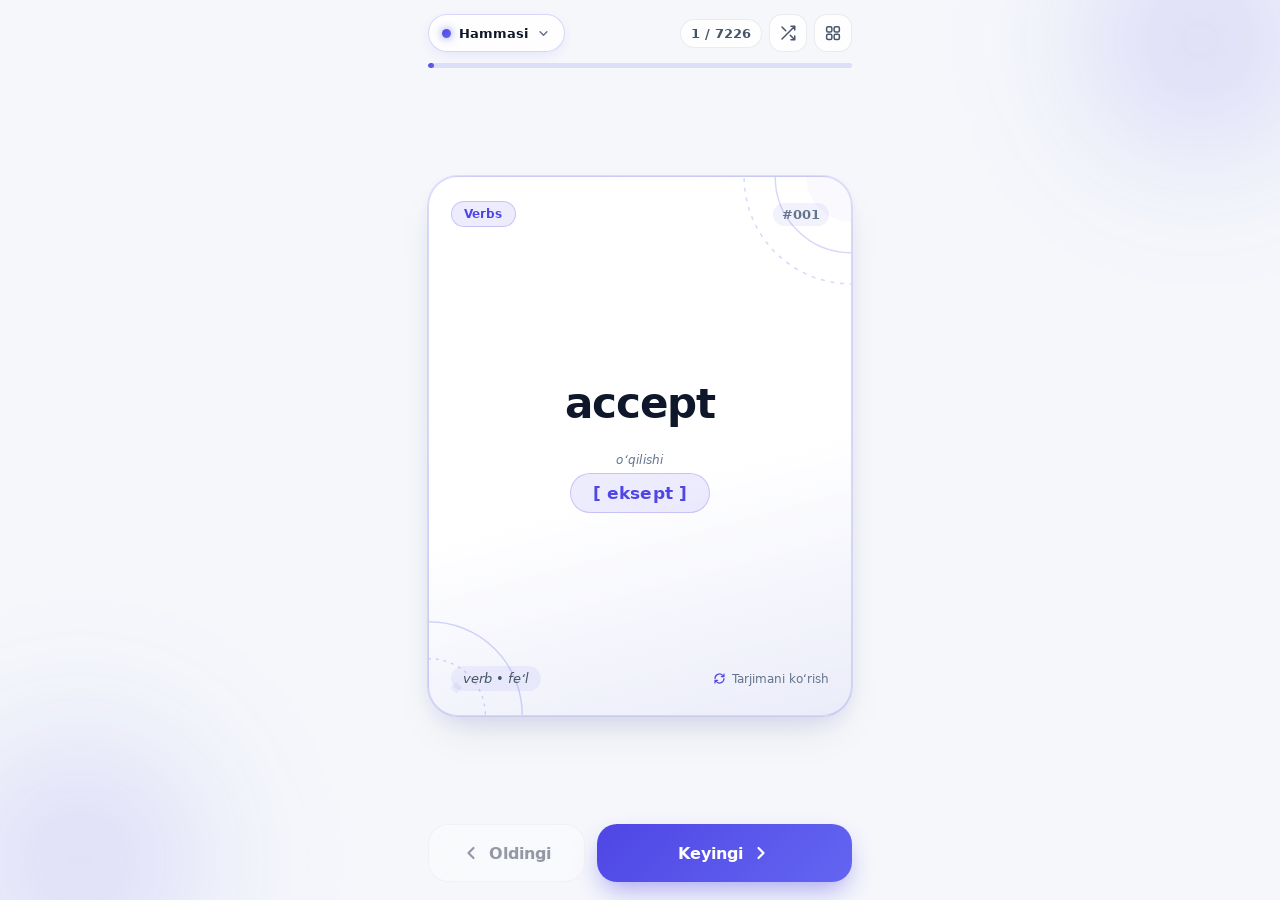
==== webapp/index.html @ 9d07dcb9 "Deploy 7226-word English-Uzbek Mini App + Railway config" ====
<!DOCTYPE html>
<html lang="uz" data-theme="light">
<head>
  <meta charset="UTF-8" />
  <meta name="viewport" content="width=device-width, initial-scale=1.0, maximum-scale=1.0, user-scalable=no, viewport-fit=cover" />
  <meta name="format-detection" content="telephone=no" />
  <title>Inglizcha – Oʻzbekcha Soʻz Kartochkalari</title>
  <script src="https://telegram.org/js/telegram-web-app.js"></script>
  <link rel="stylesheet" href="./css/style.css?v=20261020_2" />
</head>
<body>
  <!-- Ambient Background Glow following Current Deck Accent -->
  <div class="ambient-bg" aria-hidden="true">
    <div class="ambient-orb orb-top"></div>
    <div class="ambient-orb orb-bottom"></div>
  </div>

  <main class="app-shell" id="appShell">
    <!-- TOP BAR: Category/Deck Chip + Counter + Shuffle + Deck Picker Icon -->
    <header class="top-bar">
      <div class="top-bar-row">
        <button type="button" class="category-chip" id="categoryChipBtn" aria-label="Boʻlimni tanlash">
          <span class="chip-dot" id="chipDot"></span>
          <span class="chip-label" id="chipLabel">Hammasi</span>
          <svg class="chip-chevron" viewBox="0 0 20 20" fill="none" aria-hidden="true">
            <path d="M5.5 7.75L10 12.25L14.5 7.75" stroke="currentColor" stroke-width="2" stroke-linecap="round" stroke-linejoin="round"/>
          </svg>
        </button>

        <div class="top-actions">
          <span class="progress-counter" id="progressCounter">1 / 5000+</span>

          <button type="button" class="icon-btn" id="shuffleBtn" aria-label="Soʻzlarni aralashtirish" aria-pressed="false" title="Aralashtirish">
            <svg viewBox="0 0 24 24" fill="none" aria-hidden="true">
              <path d="M16 3h5v5M4 20L21 3M21 16v5h-5M15 15l6 6M4 4l5 5" stroke="currentColor" stroke-width="2" stroke-linecap="round" stroke-linejoin="round"/>
            </svg>
          </button>

          <button type="button" class="icon-btn" id="openCategoriesBtn" aria-label="Boʻlimlar roʻyxati" title="Boʻlimlar">
            <svg viewBox="0 0 24 24" fill="none" aria-hidden="true">
              <rect x="3.5" y="3.5" width="7" height="7" rx="2" stroke="currentColor" stroke-width="2"/>
              <rect x="13.5" y="3.5" width="7" height="7" rx="2" stroke="currentColor" stroke-width="2"/>
              <rect x="3.5" y="13.5" width="7" height="7" rx="2" stroke="currentColor" stroke-width="2"/>
              <rect x="13.5" y="13.5" width="7" height="7" rx="2" stroke="currentColor" stroke-width="2"/>
            </svg>
          </button>
        </div>
      </div>

      <!-- Thin Progress Line -->
      <div class="progress-track" role="progressbar" aria-valuemin="1" aria-valuemax="500" aria-valuenow="1" id="progressTrack">
        <div class="progress-fill" id="progressFill"></div>
      </div>
    </header>

    <!-- CENTER STAGE: Single 3D Flip Word Card (or End State) -->
    <section class="card-stage" id="cardStage">
      <div class="card-scene" id="cardScene">
        <div class="card-3d" id="wordCard" tabindex="0" role="button" aria-label="Soʻz kartochkasi — tarjimani koʻrish uchun bosing">
          <!-- ================= FRONT FACE ================= -->
          <div class="card-face card-front" id="cardFront">
            <svg class="corner-art corner-top-right" viewBox="0 0 140 140" fill="none" aria-hidden="true">
              <circle cx="140" cy="0" r="110" stroke="currentColor" stroke-width="1.5" stroke-dasharray="4 6" />
              <circle cx="140" cy="0" r="78" stroke="currentColor" stroke-width="1.5" />
              <circle cx="140" cy="0" r="46" fill="currentColor" fill-opacity="0.14" />
            </svg>
            <svg class="corner-art corner-bottom-left" viewBox="0 0 140 140" fill="none" aria-hidden="true">
              <circle cx="0" cy="140" r="96" stroke="currentColor" stroke-width="1.5" />
              <circle cx="0" cy="140" r="58" stroke="currentColor" stroke-width="1.5" stroke-dasharray="3 5" />
              <path d="M28 106L34 112L28 118L22 112L28 106Z" fill="currentColor" fill-opacity="0.35" />
            </svg>

            <div class="card-top-meta">
              <span class="card-cat-tag" id="frontCategoryTag">Feʻllar</span>
              <span class="card-index-badge" id="frontIndexBadge">#001</span>
            </div>

            <div class="card-front-body">
              <h1 class="english-word" id="englishWord">accept</h1>

              <div class="pronunciation-wrap">
                <span class="pronunciation-caption">oʻqilishi</span>
                <div class="pronunciation-pill" id="pronunciationPill">
                  <span class="pronunciation-text" id="pronunciationText">[ eksept ]</span>
                </div>
              </div>
            </div>

            <div class="card-bottom-meta">
              <span class="pos-badge" id="posBadge">verb • feʻl</span>
              <span class="flip-hint">
                <svg viewBox="0 0 20 20" fill="none" aria-hidden="true">
                  <path d="M4 10a6 6 0 0 1 10.2-4.24L16 7.5M16 4v3.5h-3.5M16 10a6 6 0 0 1-10.2 4.24L4 12.5M4 16v-3.5h3.5" stroke="currentColor" stroke-width="1.6" stroke-linecap="round" stroke-linejoin="round"/>
                </svg>
                Tarjimani koʻrish
              </span>
            </div>
          </div>

          <!-- ================= BACK FACE ================= -->
          <div class="card-face card-back" id="cardBack">
            <svg class="corner-art corner-top-left" viewBox="0 0 140 140" fill="none" aria-hidden="true">
              <circle cx="0" cy="0" r="104" stroke="currentColor" stroke-width="1.5" />
              <circle cx="0" cy="0" r="68" stroke="currentColor" stroke-width="1.5" stroke-dasharray="4 6" />
              <circle cx="0" cy="0" r="36" fill="currentColor" fill-opacity="0.16" />
            </svg>
            <svg class="corner-art corner-bottom-right" viewBox="0 0 140 140" fill="none" aria-hidden="true">
              <circle cx="140" cy="140" r="96" stroke="currentColor" stroke-width="1.5" />
              <circle cx="140" cy="140" r="58" stroke="currentColor" stroke-width="1.5" stroke-dasharray="3 5" />
              <path d="M112 106L118 112L112 118L106 112L112 106Z" fill="currentColor" fill-opacity="0.35" />
            </svg>

            <div class="card-top-meta">
              <span class="card-cat-tag back-tag" id="backCategoryTag">Oʻzbekcha tarjimasi</span>
              <span class="card-index-badge" id="backIndexBadge">#001</span>
            </div>

            <div class="card-back-body">
              <div class="uzbek-word-wrap">
                <h2 class="uzbek-word" id="uzbekWord">qabul qilmoq</h2>
              </div>

              <div class="card-divider" aria-hidden="true">
                <span class="divider-line"></span>
                <span class="divider-diamond"></span>
                <span class="divider-line"></span>
              </div>

              <div class="example-block">
                <p class="example-en" id="exampleEn">Please accept my warm congratulations.</p>
                <p class="example-uz" id="exampleUz">Iltimos, samimiy tabriklarimni qabul qiling.</p>
              </div>
            </div>

            <div class="card-bottom-meta">
              <span class="pos-badge" id="backPosBadge">accept • [ eksept ]</span>
              <span class="flip-hint">
                <svg viewBox="0 0 20 20" fill="none" aria-hidden="true">
                  <path d="M4 10a6 6 0 0 1 10.2-4.24L16 7.5M16 4v3.5h-3.5M16 10a6 6 0 0 1-10.2 4.24L4 12.5M4 16v-3.5h3.5" stroke="currentColor" stroke-width="1.6" stroke-linecap="round" stroke-linejoin="round"/>
                </svg>
                Orqaga qaytarish
              </span>
            </div>
          </div>
        </div>

        <!-- ================= END STATE ("Tabriklaymiz!") ================= -->
        <div class="end-state-card hidden" id="endStateCard" aria-live="polite">
          <div class="end-icon-badge">
            <svg viewBox="0 0 32 32" fill="none" aria-hidden="true">
              <path d="M9.5 16.5L14 21L23 11.5" stroke="currentColor" stroke-width="3" stroke-linecap="round" stroke-linejoin="round"/>
            </svg>
          </div>
          <h2 class="end-title">Tabriklaymiz!</h2>
          <p class="end-subtitle" id="endSubtitle">
            Siz ushbu boʻlimdagi barcha soʻzlarni muvaffaqiyatli koʻrib chiqdingiz.
          </p>
          <button type="button" class="restart-btn" id="restartBtn">
            <svg viewBox="0 0 20 20" fill="none" aria-hidden="true">
              <path d="M3.5 10a6.5 6.5 0 1 1 1.9 4.6M3.5 16v-3.8h3.8" stroke="currentColor" stroke-width="2" stroke-linecap="round" stroke-linejoin="round"/>
            </svg>
            <span>Boshidan boshlash</span>
          </button>
        </div>
      </div>
    </section>

    <!-- BOTTOM CONTROLS: Oldingi (secondary) & Keyingi (primary gradient) -->
    <footer class="bottom-controls">
      <button type="button" class="nav-btn btn-prev" id="prevBtn" aria-label="Oldingi soʻz">
        <svg viewBox="0 0 20 20" fill="none" aria-hidden="true">
          <path d="M12.5 15L7.5 10L12.5 5" stroke="currentColor" stroke-width="2.2" stroke-linecap="round" stroke-linejoin="round"/>
        </svg>
        <span>Oldingi</span>
      </button>

      <button type="button" class="nav-btn btn-next" id="nextBtn" aria-label="Keyingi soʻz">
        <span>Keyingi</span>
        <svg viewBox="0 0 20 20" fill="none" aria-hidden="true">
          <path d="M7.5 5L12.5 10L7.5 15" stroke="currentColor" stroke-width="2.2" stroke-linecap="round" stroke-linejoin="round"/>
        </svg>
      </button>
    </footer>
  </main>

  <!-- CATEGORY / DECK PICKER BOTTOM SHEET (Handles 50+ Decks + Search + Grouped Sections) -->
  <div class="sheet-backdrop hidden" id="sheetBackdrop" aria-hidden="true"></div>
  <aside class="category-sheet hidden" id="categorySheet" role="dialog" aria-modal="true" aria-labelledby="sheetTitle">
    <div class="sheet-handle-bar" id="sheetHandle">
      <span class="sheet-pill"></span>
    </div>
    <div class="sheet-header">
      <h3 class="sheet-title" id="sheetTitle">Boʻlimni tanlang</h3>
      <button type="button" class="sheet-close-btn" id="closeSheetBtn" aria-label="Yopish">
        <svg viewBox="0 0 20 20" fill="none" aria-hidden="true">
          <path d="M5 5L15 15M15 5L5 15" stroke="currentColor" stroke-width="2" stroke-linecap="round"/>
        </svg>
      </button>
    </div>

    <!-- Search Field at Top of Picker -->
    <div class="sheet-search-wrap">
      <div class="sheet-search-box">
        <svg class="search-icon" viewBox="0 0 20 20" fill="none" aria-hidden="true">
          <circle cx="9" cy="9" r="6" stroke="currentColor" stroke-width="1.8"/>
          <path d="M13.5 13.5L17 17" stroke="currentColor" stroke-width="1.8" stroke-linecap="round"/>
        </svg>
        <input
          type="search"
          id="deckSearchInput"
          class="sheet-search-input"
          placeholder="Boʻlim yoki mavzuni qidiring..."
          autocomplete="off"
          spellcheck="false"
        />
        <button type="button" class="search-clear-btn hidden" id="clearSearchBtn" aria-label="Tozalash">
          <svg viewBox="0 0 16 16" fill="none" aria-hidden="true">
            <path d="M4 4L12 12M12 4L4 12" stroke="currentColor" stroke-width="1.8" stroke-linecap="round"/>
          </svg>
        </button>
      </div>
    </div>

    <div class="sheet-list" id="categoryList" role="listbox"></div>
  </aside>

  <script src="./js/app.js?v=20261020_2"></script>
</body>
</html>
---- webapp/css/style.css ----
/* ==========================================================================
   Local Bundled Fonts (Full Uzbek Latin support: oʻ, gʻ, ʻ, ’, ')
   ========================================================================== */
@font-face {
  font-family: "UzSans";
  src: url("../assets/fonts/DejaVuSans.ttf") format("truetype");
  font-weight: 400;
  font-style: normal;
  font-display: swap;
}

@font-face {
  font-family: "UzSans";
  src: url("../assets/fonts/DejaVuSans-Bold.ttf") format("truetype");
  font-weight: 700;
  font-style: normal;
  font-display: swap;
}

@font-face {
  font-family: "UzSans";
  src: url("../assets/fonts/DejaVuSans-Oblique.ttf") format("truetype");
  font-weight: 400;
  font-style: italic;
  font-display: swap;
}

@font-face {
  font-family: "UzSans";
  src: url("../assets/fonts/DejaVuSans-BoldOblique.ttf") format("truetype");
  font-weight: 700;
  font-style: italic;
  font-display: swap;
}

/* ==========================================================================
   Theme Variables (Light & Dark Mode + Dynamic Category Accent Variables)
   ========================================================================== */
:root {
  --font-main: "UzSans", -apple-system, BlinkMacSystemFont, "Segoe UI", Roboto, sans-serif;

  /* Default Category Accent (Indigo - Verbs) */
  --accent-start: #4f46e5;
  --accent-end: #6366f1;
  --accent-solid: #4f46e5;
  --accent-rgb: 79, 70, 229;
  --accent-gradient: linear-gradient(135deg, var(--accent-start) 0%, var(--accent-end) 100%);

  /* Light Mode Surfaces */
  --bg-page: #f5f7fb;
  --text-primary: #0f172a;
  --text-secondary: #475569;
  --text-muted: #64748b;

  --surface-control: rgba(255, 255, 255, 0.86);
  --surface-control-border: rgba(15, 23, 42, 0.08);

  --card-front-bg: linear-gradient(
    165deg,
    #ffffff 0%,
    #ffffff 55%,
    rgba(var(--accent-rgb), 0.06) 100%
  );
  --card-back-bg: linear-gradient(
    165deg,
    rgba(var(--accent-rgb), 0.10) 0%,
    rgba(var(--accent-rgb), 0.17) 100%
  );
  --card-back-base: #ffffff;

  --card-border-front: rgba(var(--accent-rgb), 0.22);
  --card-border-back: rgba(var(--accent-rgb), 0.36);
  --card-shadow:
    0 22px 48px -14px rgba(15, 23, 42, 0.10),
    0 10px 24px -8px rgba(var(--accent-rgb), 0.14),
    0 0 0 1px rgba(var(--accent-rgb), 0.12);

  --pill-bg: rgba(var(--accent-rgb), 0.10);
  --pill-border: rgba(var(--accent-rgb), 0.24);
  --pill-text: var(--accent-start);

  --sheet-bg: #ffffff;
  --sheet-item-bg: #f8fafc;
  --sheet-item-border: rgba(15, 23, 42, 0.07);
}

html[data-theme="dark"] {
  --bg-page: #0b101e;
  --text-primary: #f8fafc;
  --text-secondary: #cbd5e1;
  --text-muted: #94a3b8;

  --surface-control: rgba(30, 41, 59, 0.78);
  --surface-control-border: rgba(255, 255, 255, 0.10);

  --card-front-bg: linear-gradient(
    165deg,
    #151e32 0%,
    #131b2e 55%,
    rgba(var(--accent-rgb), 0.16) 100%
  );
  --card-back-bg: linear-gradient(
    165deg,
    rgba(var(--accent-rgb), 0.22) 0%,
    rgba(var(--accent-rgb), 0.32) 100%
  );
  --card-back-base: #131c31;

  --card-border-front: rgba(var(--accent-rgb), 0.34);
  --card-border-back: rgba(var(--accent-rgb), 0.52);
  --card-shadow:
    0 26px 54px -12px rgba(0, 0, 0, 0.55),
    0 12px 28px -8px rgba(var(--accent-rgb), 0.26),
    0 0 0 1px rgba(var(--accent-rgb), 0.22);

  --pill-bg: rgba(var(--accent-rgb), 0.20);
  --pill-border: rgba(var(--accent-rgb), 0.42);
  --pill-text: #ffffff;

  --sheet-bg: #151f34;
  --sheet-item-bg: rgba(30, 41, 59, 0.72);
  --sheet-item-border: rgba(255, 255, 255, 0.08);
}

/* ==========================================================================
   Reset & Base Layout
   ========================================================================== */
*,
*::before,
*::after {
  box-sizing: border-box;
  margin: 0;
  padding: 0;
  -webkit-tap-highlight-color: transparent;
}

html,
body {
  width: 100%;
  height: 100%;
  overflow: hidden;
  font-family: var(--font-main);
  background-color: var(--bg-page);
  color: var(--text-primary);
  user-select: none;
  -webkit-user-select: none;
  -webkit-font-smoothing: antialiased;
  transition: background-color 350ms ease, color 250ms ease;
}

button {
  font-family: inherit;
  border: none;
  background: none;
  color: inherit;
  cursor: pointer;
}

.hidden {
  display: none !important;
}

/* ==========================================================================
   Ambient Background Orbs following Current Category Accent
   ========================================================================== */
.ambient-bg {
  position: fixed;
  inset: 0;
  pointer-events: none;
  z-index: 0;
  overflow: hidden;
}

.ambient-orb {
  position: absolute;
  border-radius: 50%;
  filter: blur(68px);
  transition: background 450ms ease, opacity 450ms ease;
}

.orb-top {
  width: 300px;
  height: 300px;
  top: -110px;
  right: -70px;
  background: radial-gradient(circle, rgba(var(--accent-rgb), 0.26) 0%, rgba(var(--accent-rgb), 0) 72%);
}

.orb-bottom {
  width: 340px;
  height: 340px;
  bottom: -130px;
  left: -90px;
  background: radial-gradient(circle, rgba(var(--accent-rgb), 0.22) 0%, rgba(var(--accent-rgb), 0) 72%);
}

/* ==========================================================================
   Main App Shell (Single Screen, Safe Areas)
   ========================================================================== */
.app-shell {
  position: relative;
  z-index: 1;
  width: 100%;
  max-width: 460px;
  height: 100dvh;
  margin: 0 auto;
  padding:
    calc(env(safe-area-inset-top, 0px) + 14px)
    18px
    calc(env(safe-area-inset-bottom, 0px) + 18px);
  display: flex;
  flex-direction: column;
  justify-content: space-between;
  gap: 14px;
}

/* ==========================================================================
   Top Bar: Category Chip + Progress Counter + Shuffle + Category Picker
   ========================================================================== */
.top-bar {
  display: flex;
  flex-direction: column;
  gap: 11px;
  flex-shrink: 0;
}

.top-bar-row {
  display: flex;
  align-items: center;
  justify-content: space-between;
  gap: 8px;
}

.category-chip {
  display: inline-flex;
  align-items: center;
  gap: 8px;
  max-width: 56%;
  height: 38px;
  padding: 0 13px;
  border-radius: 999px;
  background: var(--surface-control);
  border: 1px solid var(--card-border-front);
  box-shadow: 0 4px 14px -4px rgba(var(--accent-rgb), 0.14);
  backdrop-filter: blur(12px);
  -webkit-backdrop-filter: blur(12px);
  transition: transform 160ms ease, border-color 300ms ease, box-shadow 300ms ease;
}

.category-chip:active {
  transform: scale(0.96);
}

.chip-dot {
  width: 9px;
  height: 9px;
  border-radius: 50%;
  background: var(--accent-gradient);
  box-shadow: 0 0 8px rgba(var(--accent-rgb), 0.65);
  flex-shrink: 0;
}

.chip-label {
  font-size: 13px;
  font-weight: 700;
  color: var(--text-primary);
  white-space: nowrap;
  overflow: hidden;
  text-overflow: ellipsis;
}

.chip-chevron {
  width: 15px;
  height: 15px;
  color: var(--text-muted);
  flex-shrink: 0;
}

.top-actions {
  display: flex;
  align-items: center;
  gap: 7px;
  flex-shrink: 0;
}

.progress-counter {
  font-size: 13px;
  font-weight: 700;
  font-variant-numeric: tabular-nums;
  color: var(--text-secondary);
  padding: 6px 10px;
  border-radius: 999px;
  background: var(--surface-control);
  border: 1px solid var(--surface-control-border);
}

.icon-btn {
  width: 38px;
  height: 38px;
  border-radius: 13px;
  display: inline-flex;
  align-items: center;
  justify-content: center;
  background: var(--surface-control);
  border: 1px solid var(--surface-control-border);
  color: var(--text-secondary);
  backdrop-filter: blur(12px);
  -webkit-backdrop-filter: blur(12px);
  transition: all 200ms ease;
}

.icon-btn svg {
  width: 18px;
  height: 18px;
}

.icon-btn:active {
  transform: scale(0.93);
}

.icon-btn.is-active {
  background: var(--accent-gradient);
  border-color: transparent;
  color: #ffffff;
  box-shadow: 0 6px 16px -4px rgba(var(--accent-rgb), 0.45);
}

/* Progress Line */
.progress-track {
  width: 100%;
  height: 5px;
  border-radius: 999px;
  background: rgba(var(--accent-rgb), 0.14);
  overflow: hidden;
}

.progress-fill {
  height: 100%;
  width: 0%;
  border-radius: 999px;
  background: var(--accent-gradient);
  transition: width 280ms cubic-bezier(0.22, 1, 0.36, 1), background 350ms ease;
}

/* ==========================================================================
   Center Stage: 3D Flip Card & Slide Animations
   ========================================================================== */
.card-stage {
  flex: 1;
  min-height: 0;
  display: flex;
  align-items: center;
  justify-content: center;
  padding: 4px 0;
}

.card-scene {
  width: 100%;
  height: 100%;
  max-height: 540px;
  perspective: 1300px;
  position: relative;
}

.card-3d {
  width: 100%;
  height: 100%;
  position: relative;
  transform-style: preserve-3d;
  -webkit-transform-style: preserve-3d;
  transition: transform 600ms cubic-bezier(0.22, 1, 0.36, 1);
  cursor: pointer;
  outline: none;
}

.card-3d.no-transition {
  transition: none !important;
}

.card-3d.is-flipped {
  transform: rotateY(180deg);
}

/* Slide animations for Next / Previous / Swipe */
@keyframes slideOutLeft {
  0% {
    opacity: 1;
    transform: translateX(0) scale(1);
  }
  100% {
    opacity: 0;
    transform: translateX(-44px) scale(0.96);
  }
}

@keyframes slideInRight {
  0% {
    opacity: 0;
    transform: translateX(44px) scale(0.96);
  }
  100% {
    opacity: 1;
    transform: translateX(0) scale(1);
  }
}

@keyframes slideOutRight {
  0% {
    opacity: 1;
    transform: translateX(0) scale(1);
  }
  100% {
    opacity: 0;
    transform: translateX(44px) scale(0.96);
  }
}

@keyframes slideInLeft {
  0% {
    opacity: 0;
    transform: translateX(-44px) scale(0.96);
  }
  100% {
    opacity: 1;
    transform: translateX(0) scale(1);
  }
}

.card-scene.anim-out-left {
  animation: slideOutLeft 150ms cubic-bezier(0.4, 0, 1, 1) forwards;
}

.card-scene.anim-in-right {
  animation: slideInRight 210ms cubic-bezier(0.22, 1, 0.36, 1) forwards;
}

.card-scene.anim-out-right {
  animation: slideOutRight 150ms cubic-bezier(0.4, 0, 1, 1) forwards;
}

.card-scene.anim-in-left {
  animation: slideInLeft 210ms cubic-bezier(0.22, 1, 0.36, 1) forwards;
}

/* Card Faces (Front & Back) */
.card-face {
  position: absolute;
  inset: 0;
  border-radius: 30px;
  padding: 24px 22px;
  display: flex;
  flex-direction: column;
  justify-content: space-between;
  backface-visibility: hidden;
  -webkit-backface-visibility: hidden;
  overflow: hidden;
  box-shadow: var(--card-shadow);
  transition: box-shadow 350ms ease, border-color 350ms ease, background 350ms ease;
}

.card-front {
  background: var(--card-front-bg);
  border: 1.5px solid var(--card-border-front);
  transform: rotateY(0deg);
}

.card-back {
  background-color: var(--card-back-base);
  background-image: var(--card-back-bg);
  border: 1.5px solid var(--card-border-back);
  transform: rotateY(180deg);
}

/* Subtle Decorative Corner Art */
.corner-art {
  position: absolute;
  width: 136px;
  height: 136px;
  color: var(--accent-solid);
  opacity: 0.22;
  pointer-events: none;
  z-index: 0;
  transition: color 350ms ease;
}

html[data-theme="dark"] .corner-art {
  opacity: 0.30;
}

.corner-top-right {
  top: 0;
  right: 0;
}

.corner-bottom-left {
  bottom: 0;
  left: 0;
}

.corner-top-left {
  top: 0;
  left: 0;
}

.corner-bottom-right {
  bottom: 0;
  right: 0;
}

/* Card Top & Bottom Meta Rows */
.card-top-meta,
.card-bottom-meta {
  position: relative;
  z-index: 1;
  display: flex;
  align-items: center;
  justify-content: space-between;
  gap: 10px;
  flex-shrink: 0;
}

.card-cat-tag {
  display: inline-flex;
  align-items: center;
  padding: 5px 12px;
  border-radius: 999px;
  font-size: 12px;
  font-weight: 700;
  letter-spacing: 0.01em;
  background: var(--pill-bg);
  border: 1px solid var(--pill-border);
  color: var(--pill-text);
  max-width: 76%;
  white-space: nowrap;
  overflow: hidden;
  text-overflow: ellipsis;
}

.card-index-badge {
  font-size: 12.5px;
  font-weight: 700;
  font-variant-numeric: tabular-nums;
  color: var(--text-muted);
  padding: 4px 9px;
  border-radius: 999px;
  background: rgba(var(--accent-rgb), 0.07);
}

/* Card Front Body */
.card-front-body {
  position: relative;
  z-index: 1;
  flex: 1;
  display: flex;
  flex-direction: column;
  align-items: center;
  justify-content: center;
  gap: 24px;
  text-align: center;
  padding: 10px 4px;
}

.english-word {
  font-size: 42px;
  font-weight: 700;
  line-height: 1.15;
  letter-spacing: -0.02em;
  color: var(--text-primary);
  max-width: 100%;
  word-break: keep-all;
  overflow-wrap: normal;
}

.pronunciation-wrap {
  display: flex;
  flex-direction: column;
  align-items: center;
  gap: 6px;
  max-width: 100%;
}

.pronunciation-caption {
  font-size: 11.5px;
  font-style: italic;
  color: var(--text-muted);
  letter-spacing: 0.02em;
}

.pronunciation-pill {
  display: inline-flex;
  align-items: center;
  justify-content: center;
  padding: 9px 22px;
  border-radius: 999px;
  background: var(--pill-bg);
  border: 1px solid var(--pill-border);
  max-width: 100%;
}

.pronunciation-text {
  font-size: 17px;
  font-weight: 700;
  color: var(--pill-text);
  letter-spacing: 0.01em;
}

/* Card Bottom Meta */
.pos-badge {
  font-size: 13px;
  font-style: italic;
  font-weight: 400;
  color: var(--text-secondary);
  padding: 5px 12px;
  border-radius: 999px;
  background: rgba(var(--accent-rgb), 0.07);
  max-width: 58%;
  white-space: nowrap;
  overflow: hidden;
  text-overflow: ellipsis;
}

.flip-hint {
  display: inline-flex;
  align-items: center;
  gap: 5px;
  font-size: 12px;
  font-weight: 400;
  color: var(--text-muted);
}

.flip-hint svg {
  width: 15px;
  height: 15px;
  color: var(--accent-solid);
}

/* Card Back Body */
.card-back-body {
  position: relative;
  z-index: 1;
  flex: 1;
  display: flex;
  flex-direction: column;
  align-items: center;
  justify-content: center;
  gap: 18px;
  text-align: center;
  padding: 6px 4px;
  min-height: 0;
}

.uzbek-word-wrap {
  width: 100%;
  display: flex;
  align-items: center;
  justify-content: center;
}

.uzbek-word {
  font-size: 32px;
  font-weight: 700;
  line-height: 1.22;
  color: var(--text-primary);
  max-width: 100%;
  overflow-wrap: break-word;
}

/* Thin Decorative Divider */
.card-divider {
  width: 82%;
  display: flex;
  align-items: center;
  justify-content: center;
  gap: 10px;
  flex-shrink: 0;
}

.divider-line {
  flex: 1;
  height: 1.5px;
  border-radius: 999px;
  background: linear-gradient(
    90deg,
    rgba(var(--accent-rgb), 0.05) 0%,
    rgba(var(--accent-rgb), 0.42) 50%,
    rgba(var(--accent-rgb), 0.05) 100%
  );
}

.divider-diamond {
  width: 7px;
  height: 7px;
  background: var(--accent-gradient);
  transform: rotate(45deg);
  border-radius: 1.5px;
  flex-shrink: 0;
}

/* Example Sentence Block */
.example-block {
  width: 100%;
  display: flex;
  flex-direction: column;
  align-items: center;
  gap: 8px;
  padding: 12px 14px;
  border-radius: 18px;
  background: rgba(var(--accent-rgb), 0.07);
  border: 1px solid rgba(var(--accent-rgb), 0.15);
}

.example-en {
  font-size: 15px;
  font-weight: 700;
  line-height: 1.38;
  color: var(--text-primary);
}

.example-uz {
  font-size: 13.5px;
  font-style: italic;
  line-height: 1.38;
  color: var(--text-secondary);
}

/* ==========================================================================
   End State Card ("Tabriklaymiz!")
   ========================================================================== */
.end-state-card {
  width: 100%;
  height: 100%;
  border-radius: 30px;
  padding: 32px 24px;
  background: var(--card-front-bg);
  border: 1.5px solid var(--card-border-back);
  box-shadow: var(--card-shadow);
  display: flex;
  flex-direction: column;
  align-items: center;
  justify-content: center;
  text-align: center;
  gap: 16px;
}

.end-icon-badge {
  width: 72px;
  height: 72px;
  border-radius: 24px;
  background: var(--accent-gradient);
  color: #ffffff;
  display: flex;
  align-items: center;
  justify-content: center;
  box-shadow: 0 14px 28px -6px rgba(var(--accent-rgb), 0.45);
  margin-bottom: 4px;
}

.end-icon-badge svg {
  width: 36px;
  height: 36px;
}

.end-title {
  font-size: 28px;
  font-weight: 700;
  color: var(--text-primary);
}

.end-subtitle {
  font-size: 15px;
  line-height: 1.48;
  color: var(--text-secondary);
  max-width: 280px;
}

.restart-btn {
  margin-top: 10px;
  height: 52px;
  padding: 0 26px;
  border-radius: 18px;
  background: var(--accent-gradient);
  color: #ffffff;
  font-size: 15.5px;
  font-weight: 700;
  display: inline-flex;
  align-items: center;
  gap: 9px;
  box-shadow: 0 12px 24px -6px rgba(var(--accent-rgb), 0.45);
  transition: transform 160ms ease, opacity 160ms ease;
}

.restart-btn svg {
  width: 19px;
  height: 19px;
}

.restart-btn:active {
  transform: scale(0.96);
}

/* ==========================================================================
   Bottom Navigation Buttons: Oldingi (secondary) & Keyingi (primary accent)
   ========================================================================== */
.bottom-controls {
  display: flex;
  align-items: center;
  gap: 12px;
  flex-shrink: 0;
}

.nav-btn {
  height: 58px;
  border-radius: 20px;
  display: inline-flex;
  align-items: center;
  justify-content: center;
  gap: 8px;
  font-size: 16px;
  font-weight: 700;
  transition: transform 150ms ease, opacity 200ms ease, background 350ms ease, box-shadow 350ms ease;
}

.nav-btn svg {
  width: 20px;
  height: 20px;
}

.nav-btn:active:not(:disabled) {
  transform: scale(0.97);
}

.btn-prev {
  flex: 0 0 37%;
  background: var(--surface-control);
  border: 1.5px solid var(--surface-control-border);
  color: var(--text-primary);
  backdrop-filter: blur(12px);
  -webkit-backdrop-filter: blur(12px);
}

.btn-prev:disabled {
  opacity: 0.42;
  cursor: default;
}

.btn-next {
  flex: 1;
  background: var(--accent-gradient);
  color: #ffffff;
  box-shadow: 0 12px 26px -6px rgba(var(--accent-rgb), 0.48);
}

/* ==========================================================================
   Category Picker Bottom Sheet
   ========================================================================== */
.sheet-backdrop {
  position: fixed;
  inset: 0;
  background: rgba(15, 23, 42, 0.48);
  backdrop-filter: blur(4px);
  -webkit-backdrop-filter: blur(4px);
  z-index: 20;
  opacity: 0;
  transition: opacity 240ms ease;
}

.sheet-backdrop.is-open {
  opacity: 1;
}

.category-sheet {
  position: fixed;
  left: 0;
  right: 0;
  bottom: 0;
  max-width: 460px;
  max-height: 82dvh;
  margin: 0 auto;
  background: var(--sheet-bg);
  border-top-left-radius: 28px;
  border-top-right-radius: 28px;
  border: 1px solid var(--surface-control-border);
  box-shadow: 0 -16px 44px rgba(0, 0, 0, 0.24);
  z-index: 30;
  display: flex;
  flex-direction: column;
  padding-bottom: calc(env(safe-area-inset-bottom, 0px) + 16px);
  transform: translateY(100%);
  transition: transform 280ms cubic-bezier(0.22, 1, 0.36, 1);
}

.category-sheet.is-open {
  transform: translateY(0);
}

.sheet-handle-bar {
  display: flex;
  justify-content: center;
  padding: 10px 0 4px;
}

.sheet-pill {
  width: 40px;
  height: 4.5px;
  border-radius: 999px;
  background: rgba(148, 163, 184, 0.45);
}

.sheet-header {
  display: flex;
  align-items: center;
  justify-content: space-between;
  padding: 6px 20px 10px;
}

.sheet-title {
  font-size: 17px;
  font-weight: 700;
  color: var(--text-primary);
}

.sheet-close-btn {
  width: 32px;
  height: 32px;
  border-radius: 10px;
  display: inline-flex;
  align-items: center;
  justify-content: center;
  background: var(--sheet-item-bg);
  color: var(--text-secondary);
}

.sheet-close-btn svg {
  width: 16px;
  height: 16px;
}

/* Search Field inside Bottom Sheet */
.sheet-search-wrap {
  padding: 0 16px 10px;
  flex-shrink: 0;
}

.sheet-search-box {
  display: flex;
  align-items: center;
  gap: 8px;
  height: 42px;
  padding: 0 12px;
  border-radius: 14px;
  background: var(--sheet-item-bg);
  border: 1.5px solid var(--sheet-item-border);
  transition: border-color 180ms ease;
}

.sheet-search-box:focus-within {
  border-color: var(--accent-solid);
}

.search-icon {
  width: 17px;
  height: 17px;
  color: var(--text-muted);
  flex-shrink: 0;
}

.sheet-search-input {
  flex: 1;
  min-width: 0;
  border: none;
  outline: none;
  background: transparent;
  font-family: inherit;
  font-size: 14px;
  color: var(--text-primary);
}

.sheet-search-input::placeholder {
  color: var(--text-muted);
}

.search-clear-btn {
  width: 24px;
  height: 24px;
  border-radius: 50%;
  display: inline-flex;
  align-items: center;
  justify-content: center;
  color: var(--text-muted);
  background: rgba(148, 163, 184, 0.16);
  flex-shrink: 0;
}

.search-clear-btn svg {
  width: 12px;
  height: 12px;
}

.sheet-section-header {
  font-size: 11.5px;
  font-weight: 700;
  text-transform: uppercase;
  letter-spacing: 0.06em;
  color: var(--text-muted);
  padding: 10px 6px 2px;
}

.sheet-empty {
  padding: 28px 16px;
  text-align: center;
  font-size: 14px;
  color: var(--text-muted);
}

.sheet-list {
  overflow-y: auto;
  scrollbar-width: none;
  -ms-overflow-style: none;
  padding: 4px 16px 8px;
  display: flex;
  flex-direction: column;
  gap: 8px;
}

.sheet-list::-webkit-scrollbar {
  display: none;
}

.sheet-item {
  width: 100%;
  padding: 11px 14px;
  border-radius: 16px;
  background: var(--sheet-item-bg);
  border: 1.5px solid var(--sheet-item-border);
  display: flex;
  align-items: center;
  justify-content: space-between;
  gap: 12px;
  text-align: left;
  transition: transform 140ms ease, border-color 200ms ease, background 200ms ease;
}

.sheet-item:active {
  transform: scale(0.98);
}

.sheet-item.is-selected {
  border-color: var(--item-accent, var(--accent-solid));
  background: rgba(var(--accent-rgb), 0.08);
}

.sheet-item-left {
  display: flex;
  align-items: center;
  gap: 12px;
  min-width: 0;
}

.sheet-swatch {
  min-width: 38px;
  height: 36px;
  padding: 0 5px;
  border-radius: 11px;
  flex-shrink: 0;
  display: flex;
  align-items: center;
  justify-content: center;
  color: #ffffff;
  font-size: 11px;
  font-weight: 700;
  letter-spacing: -0.02em;
  box-shadow: 0 4px 10px -2px rgba(0, 0, 0, 0.18);
}

.sheet-item-titles {
  display: flex;
  flex-direction: column;
  gap: 2px;
  min-width: 0;
}

.sheet-item-uz {
  font-size: 13.5px;
  font-weight: 700;
  line-height: 1.26;
  color: var(--text-primary);
  white-space: normal;
  overflow-wrap: break-word;
}

.sheet-item-en {
  font-size: 12px;
  color: var(--text-muted);
  white-space: nowrap;
  overflow: hidden;
  text-overflow: ellipsis;
}

.sheet-item-right {
  display: flex;
  align-items: center;
  gap: 8px;
  flex-shrink: 0;
}

.sheet-count {
  font-size: 12.5px;
  font-weight: 700;
  font-variant-numeric: tabular-nums;
  color: var(--text-secondary);
  padding: 4px 9px;
  border-radius: 999px;
  background: rgba(148, 163, 184, 0.15);
}

/* ==========================================================================
   Small Viewport Adjustments
   ========================================================================== */
@media (max-height: 700px) {
  .app-shell {
    padding-top: calc(env(safe-area-inset-top, 0px) + 10px);
    padding-bottom: calc(env(safe-area-inset-bottom, 0px) + 12px);
    gap: 10px;
  }

  .card-face {
    padding: 18px 18px;
    border-radius: 26px;
  }

  .nav-btn {
    height: 52px;
  }
}
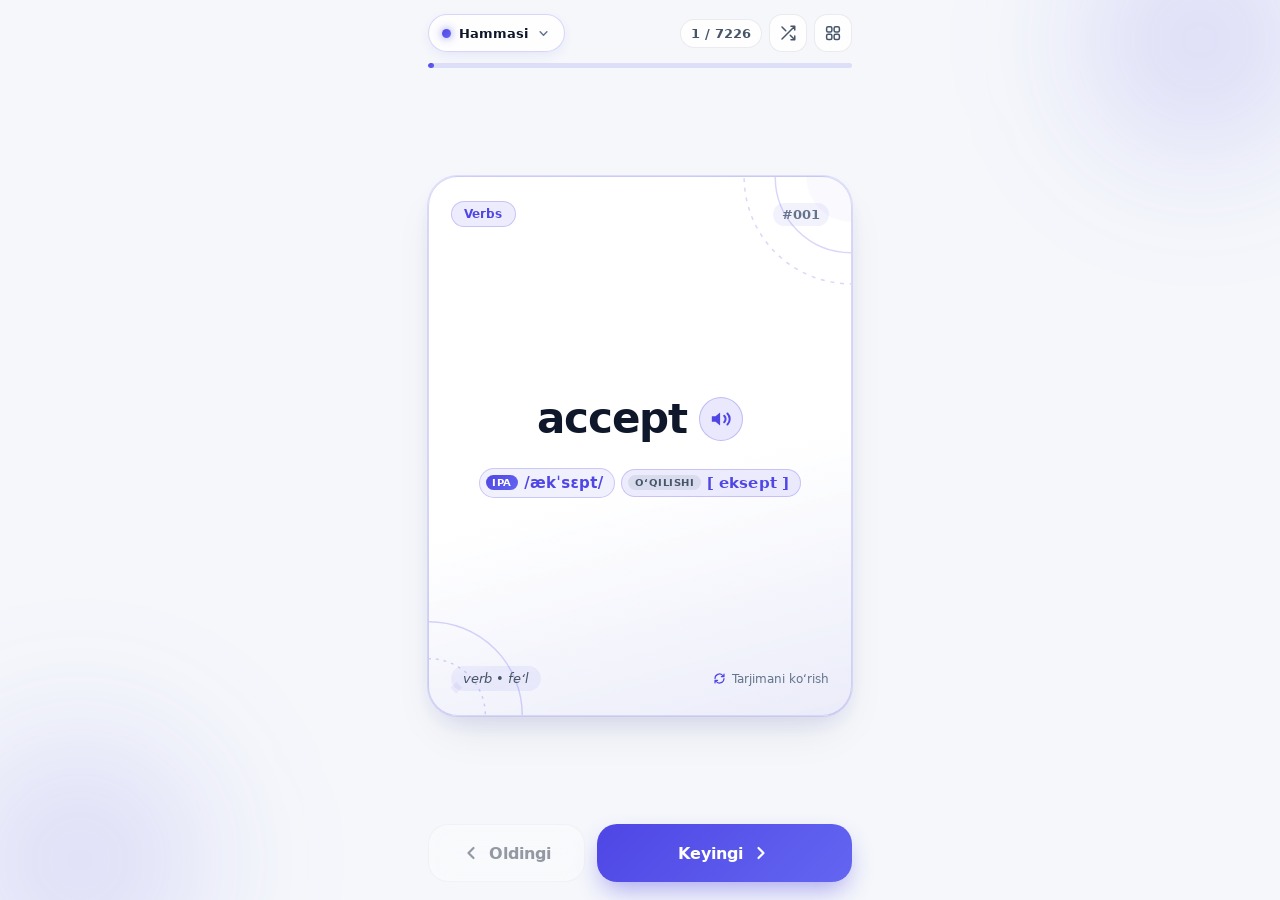
==== commit b1703592: "feat: add English audio speech pronunciation and IPA phonetic transcription to all 7386 words" ====
--- a/webapp/index.html
+++ b/webapp/index.html
@@ -6,7 +6,7 @@
   <meta name="format-detection" content="telephone=no" />
   <title>Inglizcha – Oʻzbekcha Soʻz Kartochkalari</title>
   <script src="https://telegram.org/js/telegram-web-app.js"></script>
-  <link rel="stylesheet" href="./css/style.css?v=20261020_2" />
+  <link rel="stylesheet" href="./css/style.css?v=20261113_ipa" />
 </head>
 <body>
   <!-- Ambient Background Glow following Current Deck Accent -->
@@ -76,12 +76,30 @@
             </div>
 
             <div class="card-front-body">
-              <h1 class="english-word" id="englishWord">accept</h1>
-
+              <div class="english-word-container">
+                <h1 class="english-word" id="englishWord">accept</h1>
+                <button type="button" class="audio-speak-btn" id="speakBtn" title="Inglizcha talaffuzini eshitish" aria-label="Inglizcha talaffuzini eshitish">
+                  <svg class="audio-icon" viewBox="0 0 24 24" fill="none" aria-hidden="true">
+                    <path d="M11 5L6 9H2V15H6L11 19V5Z" fill="currentColor"/>
+                    <path class="audio-wave wave-inner" d="M15.5 8.5C16.5 9.5 17 10.7 17 12C17 13.3 16.5 14.5 15.5 15.5" stroke="currentColor" stroke-width="2.2" stroke-linecap="round"/>
+                    <path class="audio-wave wave-outer" d="M19 6C20.6 7.6 21.5 9.7 21.5 12C21.5 14.3 20.6 16.4 19 18" stroke="currentColor" stroke-width="2.2" stroke-linecap="round"/>
+                  </svg>
+                </button>
+              </div>
+
+              <!-- Pronunciation wrap showing BOTH official IPA and Uzbek Latin reading -->
               <div class="pronunciation-wrap">
-                <span class="pronunciation-caption">oʻqilishi</span>
-                <div class="pronunciation-pill" id="pronunciationPill">
-                  <span class="pronunciation-text" id="pronunciationText">[ eksept ]</span>
+                <div class="pronunciation-pills-group">
+                  <!-- 1. Rasmiy xalqaro IPA transkripsiyasi ("iyeroglifga o'xshash rasmiy talaffuzi") -->
+                  <div class="pron-pill pron-pill-ipa" id="ipaPill" role="button" tabindex="0" title="Rasmiy xalqaro transkripsiya (IPA) — tinglash uchun bosing">
+                    <span class="pron-badge ipa-badge">IPA</span>
+                    <span class="ipa-text" id="ipaText">/ækˈsɛpt/</span>
+                  </div>
+                  <!-- 2. O'zbekcha soddalashtirilgan o'qilishi -->
+                  <div class="pron-pill pron-pill-uz" id="pronunciationPill" role="button" tabindex="0" title="Oʻzbekcha oʻqilishi — tinglash uchun bosing">
+                    <span class="pron-badge uz-badge">Oʻqilishi</span>
+                    <span class="pronunciation-text" id="pronunciationText">[ eksept ]</span>
+                  </div>
                 </div>
               </div>
             </div>
@@ -127,6 +145,12 @@
               </div>
 
               <div class="example-block">
+                <button type="button" class="example-audio-btn" id="exampleSpeakBtn" title="Misol gapni tinglash" aria-label="Misol gapni tinglash">
+                  <svg viewBox="0 0 20 20" fill="none" aria-hidden="true">
+                    <path d="M9 4L5 7.5H2V12.5H5L9 16V4Z" fill="currentColor"/>
+                    <path d="M12.5 7.5a3.5 3.5 0 0 1 0 5" stroke="currentColor" stroke-width="1.8" stroke-linecap="round"/>
+                  </svg>
+                </button>
                 <p class="example-en" id="exampleEn">Please accept my warm congratulations.</p>
                 <p class="example-uz" id="exampleUz">Iltimos, samimiy tabriklarimni qabul qiling.</p>
               </div>
@@ -224,6 +248,6 @@
     <div class="sheet-list" id="categoryList" role="listbox"></div>
   </aside>
 
-  <script src="./js/app.js?v=20261020_2"></script>
+  <script src="./js/app.js?v=20261113_ipa"></script>
 </body>
 </html>
--- a/webapp/css/style.css
+++ b/webapp/css/style.css
@@ -560,6 +560,15 @@
   padding: 10px 4px;
 }
 
+.english-word-container {
+  display: flex;
+  align-items: center;
+  justify-content: center;
+  gap: 12px;
+  max-width: 100%;
+  flex-wrap: wrap;
+}
+
 .english-word {
   font-size: 42px;
   font-weight: 700;
@@ -571,34 +580,135 @@
   overflow-wrap: normal;
 }
 
+.audio-speak-btn {
+  width: 44px;
+  height: 44px;
+  border-radius: 50%;
+  display: inline-flex;
+  align-items: center;
+  justify-content: center;
+  background: rgba(var(--accent-rgb), 0.12);
+  border: 1.5px solid rgba(var(--accent-rgb), 0.28);
+  color: var(--accent-solid);
+  cursor: pointer;
+  flex-shrink: 0;
+  transition: transform 160ms cubic-bezier(0.34, 1.56, 0.64, 1), background 200ms ease, box-shadow 200ms ease, color 200ms ease;
+}
+
+.audio-speak-btn:hover {
+  transform: scale(1.06);
+  background: rgba(var(--accent-rgb), 0.18);
+}
+
+.audio-speak-btn:active {
+  transform: scale(0.92);
+}
+
+.audio-speak-btn .audio-icon {
+  width: 22px;
+  height: 22px;
+  transition: transform 200ms ease;
+}
+
+.audio-speak-btn.is-speaking {
+  background: var(--accent-gradient);
+  color: #ffffff;
+  border-color: transparent;
+  box-shadow: 0 0 0 5px rgba(var(--accent-rgb), 0.28), 0 8px 18px -4px rgba(var(--accent-rgb), 0.5);
+  animation: speak-pulse 1.2s infinite ease-in-out;
+}
+
+@keyframes speak-pulse {
+  0%, 100% {
+    transform: scale(1);
+    box-shadow: 0 0 0 4px rgba(var(--accent-rgb), 0.32), 0 8px 18px -4px rgba(var(--accent-rgb), 0.5);
+  }
+  50% {
+    transform: scale(1.08);
+    box-shadow: 0 0 0 9px rgba(var(--accent-rgb), 0.12), 0 12px 22px -3px rgba(var(--accent-rgb), 0.6);
+  }
+}
+
 .pronunciation-wrap {
   display: flex;
   flex-direction: column;
   align-items: center;
+  gap: 8px;
+  max-width: 100%;
+}
+
+.pronunciation-pills-group {
+  display: flex;
+  flex-wrap: wrap;
+  align-items: center;
+  justify-content: center;
   gap: 6px;
   max-width: 100%;
 }
 
-.pronunciation-caption {
-  font-size: 11.5px;
-  font-style: italic;
-  color: var(--text-muted);
-  letter-spacing: 0.02em;
-}
-
-.pronunciation-pill {
+.pron-pill {
   display: inline-flex;
   align-items: center;
-  justify-content: center;
-  padding: 9px 22px;
+  gap: 6px;
+  padding: 5px 11px 5px 6px;
   border-radius: 999px;
   background: var(--pill-bg);
   border: 1px solid var(--pill-border);
+  transition: transform 140ms ease, background 200ms ease, border-color 200ms ease, box-shadow 200ms ease;
+  cursor: pointer;
+  user-select: none;
+  -webkit-user-select: none;
   max-width: 100%;
 }
 
+.pron-pill:hover {
+  border-color: rgba(var(--accent-rgb), 0.45);
+}
+
+.pron-pill:active {
+  transform: scale(0.96);
+}
+
+.pron-pill-ipa {
+  background: rgba(var(--accent-rgb), 0.08);
+  border-color: rgba(var(--accent-rgb), 0.24);
+}
+
+.pron-badge {
+  font-size: 9.5px;
+  font-weight: 800;
+  text-transform: uppercase;
+  letter-spacing: 0.05em;
+  padding: 2.5px 6.5px;
+  border-radius: 999px;
+  line-height: 1;
+}
+
+.ipa-badge {
+  background: var(--accent-gradient);
+  color: #ffffff;
+}
+
+.uz-badge {
+  background: rgba(148, 163, 184, 0.22);
+  color: var(--text-secondary);
+}
+
+html[data-theme="dark"] .uz-badge {
+  background: rgba(148, 163, 184, 0.2);
+  color: var(--text-primary);
+}
+
+.ipa-text {
+  font-size: 15px;
+  font-weight: 700;
+  color: var(--accent-solid);
+  font-family: "DejaVu Sans", -apple-system, BlinkMacSystemFont, "Segoe UI", Roboto, sans-serif;
+  letter-spacing: 0.02em;
+}
+
 .pronunciation-text {
-  font-size: 17px;
+  font-size: 14.5px;
   font-weight: 700;
   color: var(--pill-text);
   letter-spacing: 0.01em;
@@ -613,7 +723,7 @@
   padding: 5px 12px;
   border-radius: 999px;
   background: rgba(var(--accent-rgb), 0.07);
-  max-width: 58%;
+  max-width: 66%;
   white-space: nowrap;
   overflow: hidden;
   text-overflow: ellipsis;
@@ -698,22 +808,63 @@
 
 /* Example Sentence Block */
 .example-block {
+  position: relative;
   width: 100%;
   display: flex;
   flex-direction: column;
   align-items: center;
   gap: 8px;
-  padding: 12px 14px;
+  padding: 12px 34px 12px 14px;
   border-radius: 18px;
   background: rgba(var(--accent-rgb), 0.07);
   border: 1px solid rgba(var(--accent-rgb), 0.15);
 }
 
 .example-en {
-  font-size: 15px;
+  font-size: 14.5px;
   font-weight: 700;
   line-height: 1.38;
   color: var(--text-primary);
+  text-align: center;
+}
+
+.example-audio-btn {
+  position: absolute;
+  top: 9px;
+  right: 9px;
+  width: 26px;
+  height: 26px;
+  border-radius: 50%;
+  display: inline-flex;
+  align-items: center;
+  justify-content: center;
+  background: rgba(var(--accent-rgb), 0.12);
+  border: 1px solid rgba(var(--accent-rgb), 0.24);
+  color: var(--accent-solid);
+  cursor: pointer;
+  flex-shrink: 0;
+  transition: transform 140ms ease, background 180ms ease, color 180ms ease;
+  z-index: 2;
+}
+
+.example-audio-btn:hover {
+  background: rgba(var(--accent-rgb), 0.2);
+}
+
+.example-audio-btn:active {
+  transform: scale(0.9);
+}
+
+.example-audio-btn svg {
+  width: 15px;
+  height: 15px;
+}
+
+.example-audio-btn.is-speaking {
+  background: var(--accent-gradient);
+  color: #ffffff;
+  border-color: transparent;
+  animation: speak-pulse 1.2s infinite ease-in-out;
 }
 
 .example-uz {
@@ -1040,6 +1191,20 @@
   transition: transform 140ms ease, border-color 200ms ease, background 200ms ease;
 }
 
+.sheet-item.sheet-sub-item {
+  margin-left: 12px;
+  width: calc(100% - 12px);
+  padding: 8px 12px;
+  background: var(--surface-control);
+}
+
+.sheet-item.sheet-sub-item .sheet-swatch {
+  width: 32px;
+  height: 32px;
+  font-size: 11px;
+  border-radius: 9px;
+}
+
 .sheet-item:active {
   transform: scale(0.98);
 }
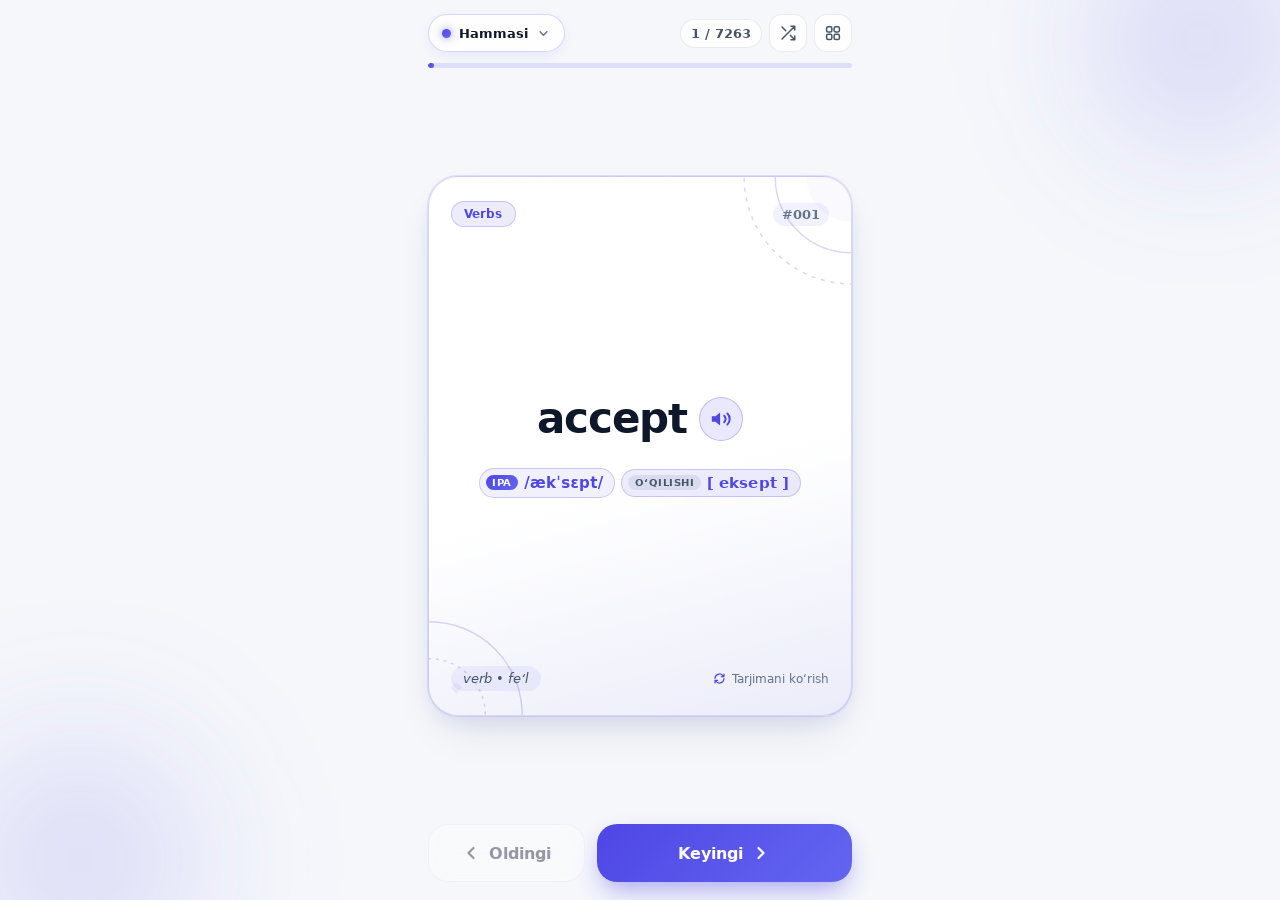
==== commit c1ceb64e: "feat: add 3 new math decks (percentages, roots & powers, fractions) and 13 new english decks (books " ====
--- a/webapp/index.html
+++ b/webapp/index.html
@@ -4,9 +4,10 @@
   <meta charset="UTF-8" />
   <meta name="viewport" content="width=device-width, initial-scale=1.0, maximum-scale=1.0, user-scalable=no, viewport-fit=cover" />
   <meta name="format-detection" content="telephone=no" />
+  <meta name="referrer" content="no-referrer" />
   <title>Inglizcha – Oʻzbekcha Soʻz Kartochkalari</title>
   <script src="https://telegram.org/js/telegram-web-app.js"></script>
-  <link rel="stylesheet" href="./css/style.css?v=20261113_ipa" />
+  <link rel="stylesheet" href="./css/style.css?v=20261114_expansion_v3" />
 </head>
 <body>
   <!-- Ambient Background Glow following Current Deck Accent -->
@@ -15,6 +16,7 @@
     <div class="ambient-orb orb-bottom"></div>
   </div>
 
+  <audio id="globalAudioPlayer" preload="auto" playsinline></audio>
   <main class="app-shell" id="appShell">
     <!-- TOP BAR: Category/Deck Chip + Counter + Shuffle + Deck Picker Icon -->
     <header class="top-bar">
@@ -248,6 +250,6 @@
     <div class="sheet-list" id="categoryList" role="listbox"></div>
   </aside>
 
-  <script src="./js/app.js?v=20261113_ipa"></script>
+  <script src="./js/app.js?v=20261114_expansion_v3"></script>
 </body>
 </html>
